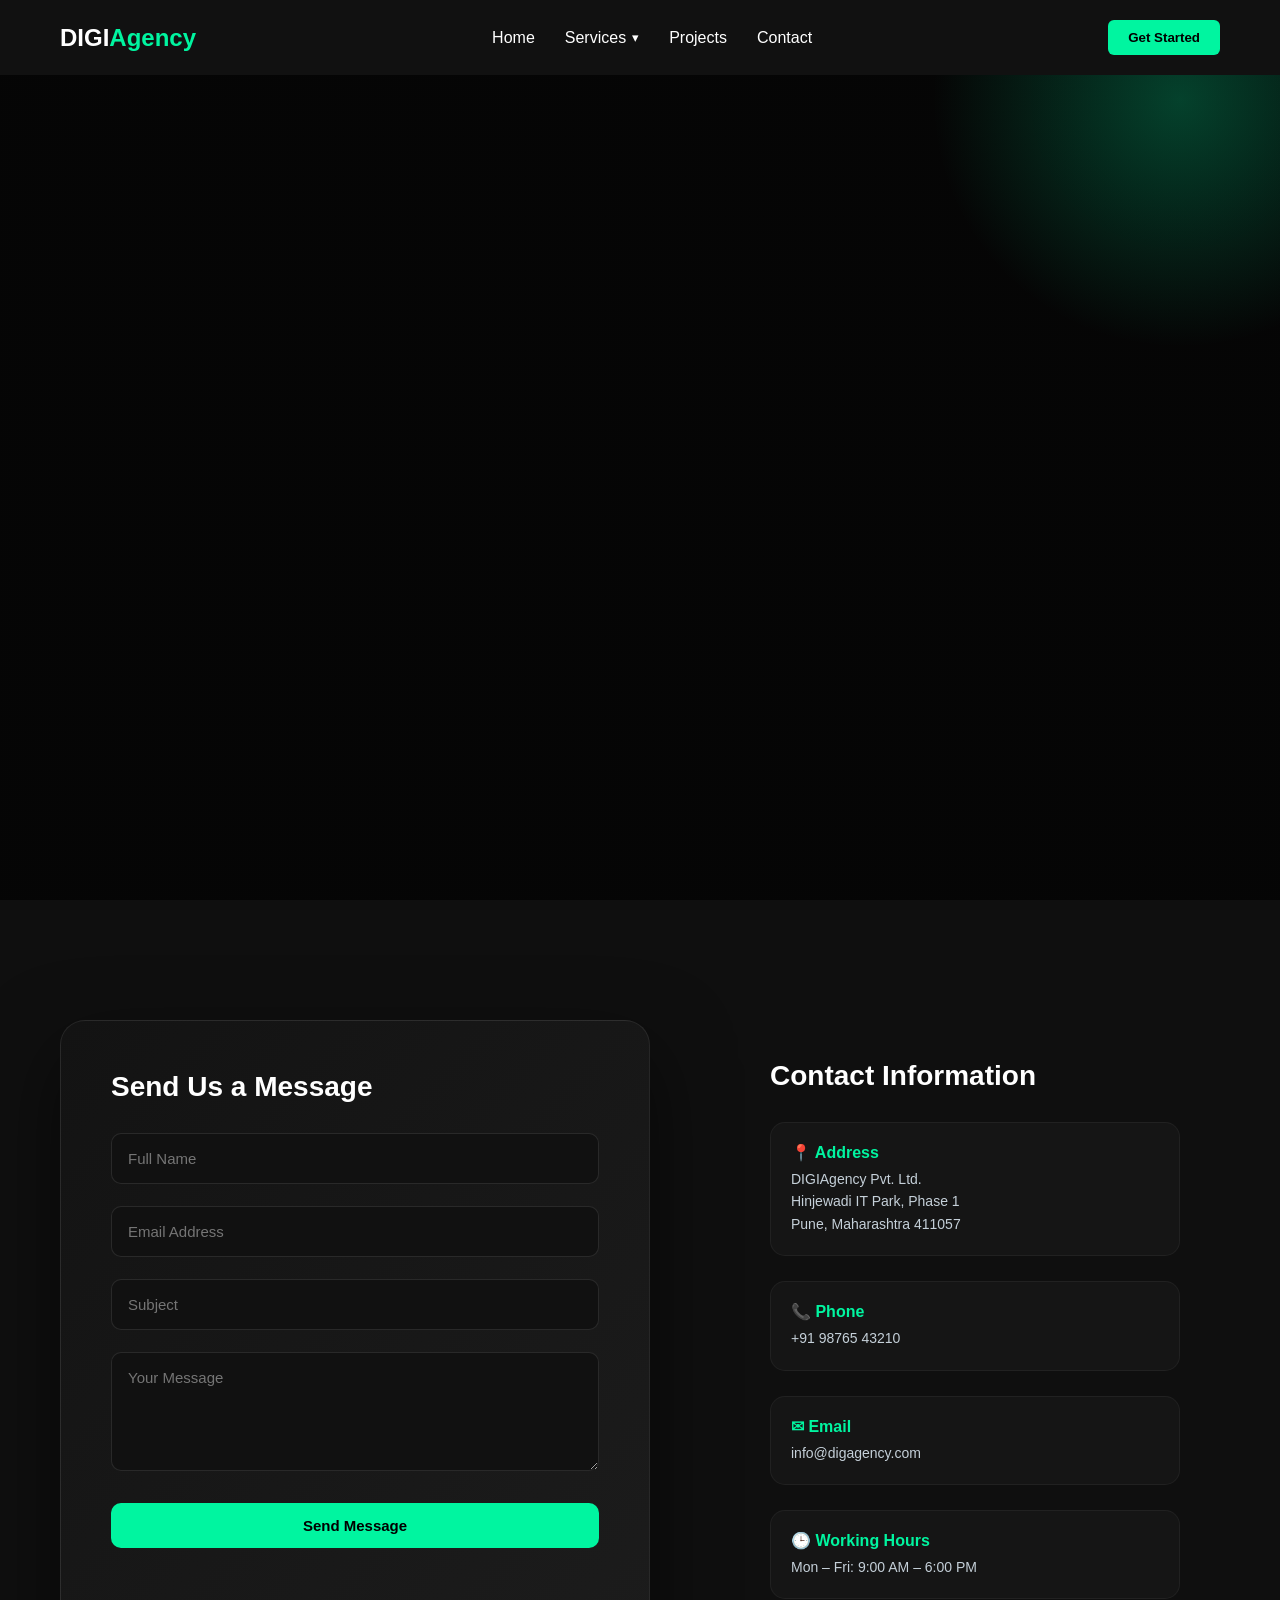
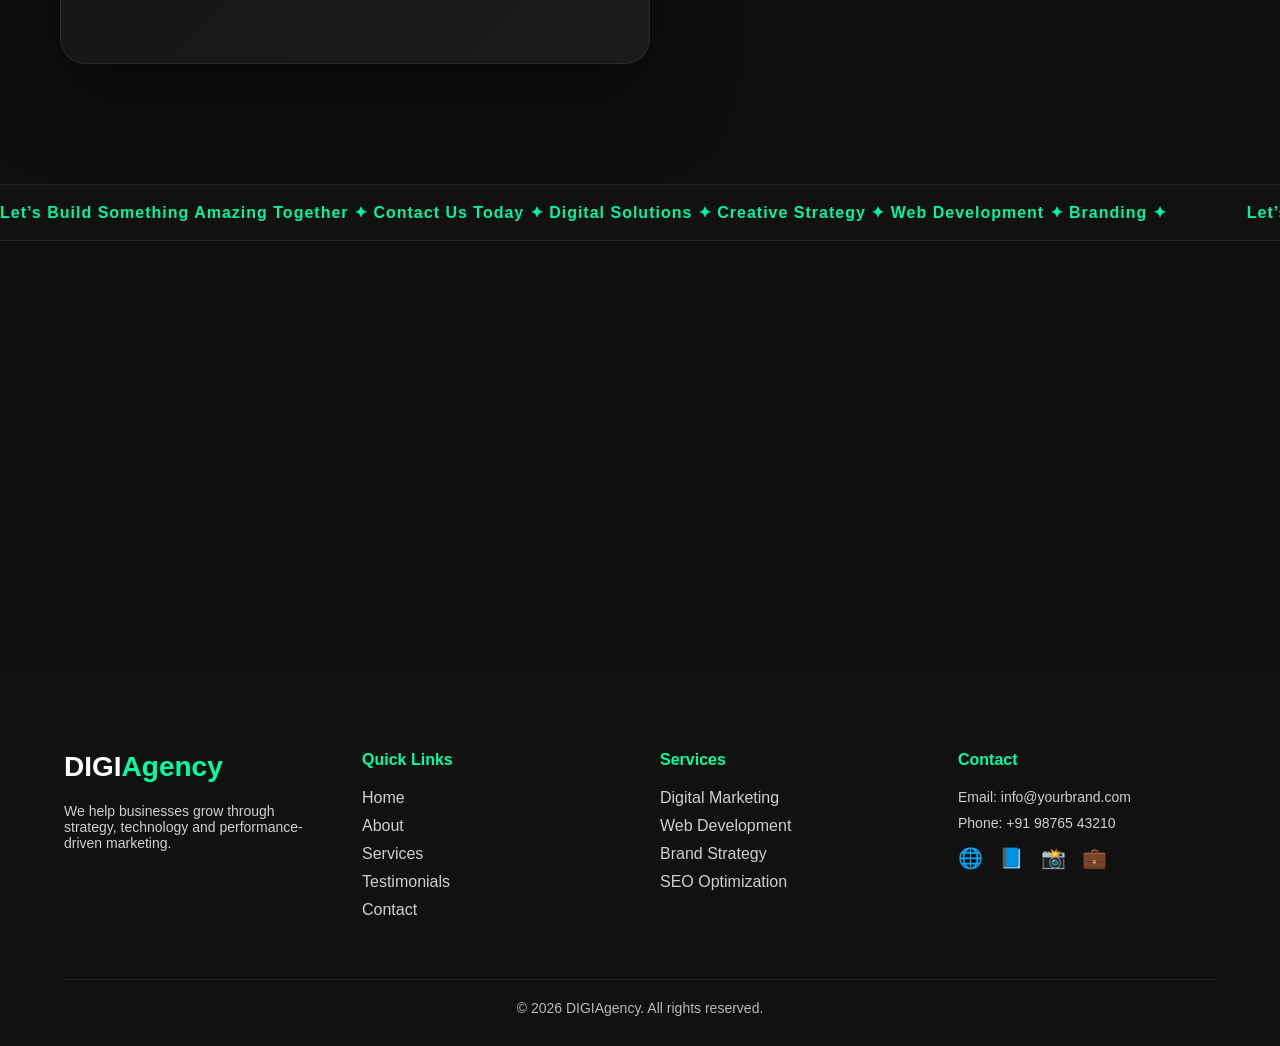
==== contact.html @ 2bc0cedb "Contact Page and Services Page" ====
<!DOCTYPE html>
<html lang="en">
<head>
    <meta charset="UTF-8">
    <meta name="viewport" content="width=device-width, initial-scale=1.0">
    <title>Contact</title>
    <link rel="stylesheet" href="contact.css">
</head>
<body>

     <!-- NAVBAR -->
<header class="navbar">
    <div class="logo">DIGI<span>Agency</span></div>

    <nav>
        <ul class="nav-links">
            <li><a href="index.html">Home</a></li>

            <!-- Dropdown -->
        <li class="dropdown">
        <div class="dropdown-wrapper">
        <a href="services.html" class="services-link">Services</a>
        <span class="dropdown-icon">▾</span>
        </div>

        <ul class="dropdown-menu">
            <li><a href="services/performance-marketing.html">Performance Marketing</a></li>
            <li><a href="services/seo-optimization.html">SEO Optimization</a></li>
            <li><a href="services/web-development.html">Web Development</a></li>
            <li><a href="services/social-media-marketing.html">Social Media Marketing</a></li>
        </ul>
    </li>

            <li><a href="#">Projects</a></li>
            <li><a href="contact.html">Contact</a></li>
        </ul>
    </nav>

    <button class="btn">Get Started</button>
</header>


<!-- CONTACT HERO -->
<section class="contact-hero">
    <div class="contact-hero-content fade-up">
        <h1>Let’s Build Something Great Together</h1>
        <p>Have a project in mind? We’d love to hear from you.</p>
    </div>
</section>


<!-- CONTACT SECTION -->
<section class="contact-section">
    <div class="contact-container fade-up">

        <!-- Contact Form -->
        <div class="contact-form fade-up">
            <h2>Send Us a Message</h2>
            <form>
                <input type="text" placeholder="Full Name" required>
                <input type="email" placeholder="Email Address" required>
                <input type="text" placeholder="Subject">
                <textarea rows="5" placeholder="Your Message" required></textarea>
                <button type="submit" class="btn">Send Message</button>
            </form>
        </div>

<!-- Contact Info -->
<div class="contact-info ">
    <h2>Contact Information</h2>

    <div class="contact-info-item fade-up">
  <strong>📍 Address</strong>
  <p>
    DIGIAgency Pvt. Ltd.<br>
    Hinjewadi IT Park, Phase 1<br>
    Pune, Maharashtra 411057
  </p>
</div>

<div class="contact-info-item fade-up">
  <strong>📞 Phone</strong>
  <p>+91 98765 43210</p>
</div>

<div class="contact-info-item fade-up">
  <strong>✉ Email</strong>
  <p>info@digagency.com</p>
</div>

<div class="contact-info-item fade-up">
  <strong>🕒 Working Hours</strong>
  <p>Mon – Fri: 9:00 AM – 6:00 PM</p>
</div>
    </div>
</section>


<div class="marquee-wrapper">
    <div class="marquee">
        <span>Let’s Build Something Amazing Together ✦ Contact Us Today ✦ Digital Solutions ✦ Creative Strategy ✦ Web Development ✦ Branding ✦</span>
        <span>Let’s Build Something Amazing Together ✦ Contact Us Today ✦ Digital Solutions ✦ Creative Strategy ✦ Web Development ✦ Branding ✦</span>
    </div>
</div>

<!-- GOOGLE MAP -->
<section class="map-section fade-up">
    <iframe 
        src="https://www.google.com/maps?q=Hinjewadi+IT+Park+Pune&output=embed"
        width="100%" 
        height="400" 
        style="border:0;" 
        allowfullscreen="" 
        loading="lazy">
    </iframe>
</section>

<footer class="footer">
  <div class="footer-container fade-up">

    <!-- Column 1 -->
    <div class="footer-col">
      <h3 class="footer-logo">DIGI<span>Agency</span></h3>
      <p>
        We help businesses grow through strategy, technology and performance-driven marketing.
      </p>
    </div>

    <!-- Column 2 -->
    <div class="footer-col">
      <h4>Quick Links</h4>
      <ul>
        <li><a href="#">Home</a></li>
        <li><a href="#">About</a></li>
        <li><a href="#">Services</a></li>
        <li><a href="#">Testimonials</a></li>
        <li><a href="#">Contact</a></li>
      </ul>
    </div>

    <!-- Column 3 -->
    <div class="footer-col">
      <h4>Services</h4>
      <ul>
        <li><a href="#">Digital Marketing</a></li>
        <li><a href="#">Web Development</a></li>
        <li><a href="#">Brand Strategy</a></li>
        <li><a href="#">SEO Optimization</a></li>
      </ul>
    </div>

    <!-- Column 4 -->
    <div class="footer-col">
      <h4>Contact</h4>
      <p>Email: info@yourbrand.com</p>
      <p>Phone: +91 98765 43210</p>

      <div class="social-icons">
        <a href="#">🌐</a>
        <a href="#">📘</a>
        <a href="#">📸</a>
        <a href="#">💼</a>
      </div>
    </div>

  </div>

  <div class="footer-bottom">
    © 2026 DIGIAgency. All rights reserved.
  </div>
</footer>

<script src="contact.js"></script>

    
</body>
</html>
---- contact.css ----
* {
    margin: 0;
    padding: 0;
    box-sizing: border-box;
    font-family: 'Segoe UI', sans-serif;
}

html {
    scroll-behavior: smooth;
}

body {
    background: #0f0f0f;
    color: white;
}


.navbar {
    position: fixed;
    top: 0;
    left: 0;
    width: 100%;
    z-index: 1000;

    display: flex;
    justify-content: space-between;
    align-items: center;
    padding: 20px 60px;

    /* background: rgba(15, 15, 15, 0.9); */
    background: #111;
    backdrop-filter: blur(10px);
}

.logo {
    font-size: 24px;
    font-weight: bold;
    color: white;
}

.logo span {
    color: #00f5a0;
}

.nav-links {
    list-style: none;
    display: flex;
    gap: 30px;
}

.nav-links li {
    position: relative;
}

.nav-links a {
    text-decoration: none;
    color: white;
    transition: 0.3s;
    font-weight: 500;
}

.nav-links a:hover {
    color: #00f5a0;
}

/* Button */

.btn {
    padding: 10px 20px;
    background: #00f5a0;
    border: none;
    border-radius: 6px;
    cursor: pointer;
    font-weight: 600;
    transition: 0.3s ease;
}

.btn:hover {
    transform: translateY(-3px);
    box-shadow: 0 3px 10px #00ffa3;
}

/* ========================= */
/* DROPDOWN */
/* ========================= */

.dropdown {
    position: relative;
}

/* Wrapper (Services + Arrow) */
.dropdown-wrapper {
    display: flex;
    align-items: center;
    gap: 6px;
    cursor: pointer;
}

/* Services link */
.services-link {
    text-decoration: none;
    color: white;
    font-weight: 500;
    transition: 0.3s ease;
}

.services-link:hover {
    color: #00f5a0;
}

/* Arrow icon */
.dropdown-icon {
    font-size: 13px;
    transition: transform 0.3s ease, color 0.3s ease;
    color: white;
}

.dropdown-wrapper:hover .dropdown-icon {
    color: #00f5a0;
}

/* Rotate arrow when active */
.dropdown.active .dropdown-icon {
    transform: rotate(180deg);
}

/* ========================= */
/* DROPDOWN MENU */
/* ========================= */

.dropdown-menu {
    position: absolute;
    top: 50px;
    left: 0;

    background: #1a1a1a;
    list-style: none;
    padding: 15px 0;
    width: 230px;

    border-radius: 12px;
    box-shadow: 0 20px 50px rgba(0, 0, 0, 0.5);

    opacity: 0;
    visibility: hidden;
    transform: translateY(10px);
    transition: all 0.3s ease;
    z-index: 999;
}

/* Show dropdown */
.dropdown.active .dropdown-menu {
    opacity: 1;
    visibility: visible;
    transform: translateY(0);
}

/* Menu items */
.dropdown-menu li {
    padding: 10px 20px;
}

.dropdown-menu li a {
    text-decoration: none;
    color: white;
    display: block;
    transition: 0.3s ease;
    font-size: 14px;
}

/* Hover effect */
.dropdown-menu li a:hover {
    color: #00f5a0;
    padding-left: 6px;
}

/* Fade animation */
@keyframes fadeIn {
    from {
        opacity: 0;
        transform: translateY(10px);
    }
    to {
        opacity: 1;
        transform: translateY(0);
    }
}

.contact-hero {
    min-height: 100vh; /* makes hero taller */
    padding: 200px 20px 150px;
    text-align: center;
    background: linear-gradient(135deg, #0f2027, #203a43, #2c5364);
    position: relative;
    overflow: hidden;

    display: flex;
    flex-direction: column;
    justify-content: center; /* vertically center content */
    align-items: center;

     background: 
        linear-gradient(rgba(0,0,0,0.65), rgba(0,0,0,0.65)),
        url("https://images.unsplash.com/photo-1557683316-973673baf926") center/cover no-repeat;
}

.contact-hero::before {
    content: "";
    position: absolute;
    width: 500px;
    height: 500px;
    background: radial-gradient(circle, rgba(0,245,160,0.25) 0%, transparent 70%);
    top: -150px;
    right: -150px;
}

.contact-hero h1 {
    font-size: 60px;
    font-weight: 700;
    margin-bottom: 20px;
}

.contact-hero p {
    font-size: 18px;
    color: #c5d0d9;
    max-width: 600px;
    margin: auto;
}

/* ========================= */
/* CONTACT SECTION */
/* ========================= */

.contact-section {
    padding: 120px 60px;
    background: #0f0f0f;
    min-height: 90vh;
}

.contact-container {
    max-width: 1200px;
    margin: auto;
    display: flex;
    gap: 80px;
    flex-wrap: wrap;
}

/* ========================= */
/* CONTACT FORM CARD */
/* ========================= */

.contact-form {
    flex: 1 1 500px;
    background: linear-gradient(135deg, #131313, #1c1c1c);
    padding: 50px;
    border-radius: 25px;
    border: 1px solid rgba(255,255,255,0.08);
    box-shadow: 0 30px 80px rgba(0,0,0,0.5);
    transition: 0.4s ease;
}

.contact-form:hover {
    transform: translateY(-8px);
    box-shadow: 0 40px 100px rgba(0,245,160,0.2);
}

.contact-form h2 {
    margin-bottom: 30px;
    font-size: 28px;
}

.contact-form form {
    display: flex;
    flex-direction: column;
    gap: 22px;
}

/* Inputs */

.contact-form input,
.contact-form textarea {
    padding: 16px;
    border-radius: 10px;
    border: 1px solid rgba(255,255,255,0.1);
    background: #111;
    color: white;
    font-size: 15px;
    transition: 0.3s ease;
}

.contact-form input:focus,
.contact-form textarea:focus {
    outline: none;
    border-color: #00f5a0;
    box-shadow: 0 0 0 2px rgba(0,245,160,0.2);
}

/* Button */

.contact-form .btn {
    margin-top: 10px;
    padding: 14px;
    font-size: 15px;
    border-radius: 10px;
}

/* ========================= */
/* CONTACT INFO CARD */
/* ========================= */

.contact-info {
    flex: 1 1 400px;
    padding: 40px;
}

.contact-info h2 {
    font-size: 28px;
    margin-bottom: 30px;
}

.contact-info-item {
    margin-bottom: 25px;
    padding: 20px;
    border-radius: 15px;
    background: #151515;
    border: 1px solid rgba(255,255,255,0.05);
    transition: 0.3s ease;
}

.contact-info-item:hover {
    transform: translateY(-5px);
    border-color: rgba(0,245,160,0.4);
}

.contact-info-item strong {
    display: block;
    margin-bottom: 6px;
    color: #00f5a0;
}

.contact-info-item p {
    color: #c5d0d9;
    line-height: 1.6;
    font-size: 14px;
}


/* ========================= */
/* MARQUEE SECTION */
/* ========================= */

.marquee-wrapper {
    /* background: linear-gradient(90deg, #00f5a0, #00c3ff); */
    padding: 18px 0;
    overflow: hidden;
    position: relative;
     background: #111;
    border-top: 1px solid rgba(255,255,255,0.08);
    border-bottom: 1px solid rgba(255,255,255,0.08);
}

.marquee {
    display: flex;
    width: max-content;
    animation: scrollMarquee 20s linear infinite;
}

.marquee span {
    font-size: 16px;
    font-weight: 600;
    letter-spacing: 1px;
    /* color: #000; */
    white-space: nowrap;
    padding-right: 80px;
    color: #00f5a0;
}

.marquee:hover {
    animation-play-state: paused;
}

/* Animation */

@keyframes scrollMarquee {
    from {
        transform: translateX(0);
    }
    to {
        transform: translateX(-50%);
    }
}
/* ========================= */
/* MAP SECTION */
/* ========================= */

.map-section {
    padding: 0;
    background: #0f0f0f;
    margin-top: 2vw;
}

.map-section iframe {
    filter: grayscale(100%) contrast(110%);
    opacity: 0.8;
    transition: 0.4s ease;
}

.map-section iframe:hover {
    filter: grayscale(0%);
    opacity: 1;
}

/* ================= FADE UP ANIMATION ================= */

.fade-up {
    opacity: 0;
    transform: translateY(60px);
    transition: all 0.9s ease;
}

.fade-up.active {
    opacity: 1;
    transform: translateY(0);
}

/* ================= FOOTER ================= */

.footer {
  background:#111;;
  padding: 80px 5% 30px;
  color: white;
}

.footer-container {
  display: flex;
  justify-content: space-between;
  gap: 40px;
  flex-wrap: wrap;
  margin-bottom: 50px;
}

.footer-col {
  flex: 1 1 220px;
}

.footer-logo {
  font-size: 28px;
  margin-bottom: 20px;
}
.footer-logo span{
    color: #00ffa3;
}

.footer-col h4 {
  margin-bottom: 20px;
  color: #00ffa3;
}

.footer-col p {
  font-size: 14px;
  opacity: 0.8;
  margin-bottom: 10px;
}

.footer-col ul {
  list-style: none;
}

.footer-col ul li {
  margin-bottom: 10px;
}

.footer-col ul li a {
  text-decoration: none;
  color: white;
  opacity: 0.8;
  transition: 0.3s;
}

.footer-col ul li a:hover {
  color: #00ffa3;
  opacity: 1;
}

.social-icons {
  margin-top: 15px;
}

.social-icons a {
  margin-right: 12px;
  font-size: 20px;
  text-decoration: none;
  transition: 0.3s;
}

.social-icons a:hover {
  color: #00ffa3;
}

.footer-bottom {
  text-align: center;
  padding-top: 20px;
  border-top: 1px solid rgba(255,255,255,0.1);
  font-size: 14px;
  opacity: 0.7;
}



/* ========================= */
/* RESPONSIVE */
/* ========================= */

@media (max-width: 992px) {
    .contact-section {
        padding: 80px 20px;
    }

    .contact-container {
        gap: 50px;
    }

    .contact-hero h1 {
        font-size: 36px;
    }
}
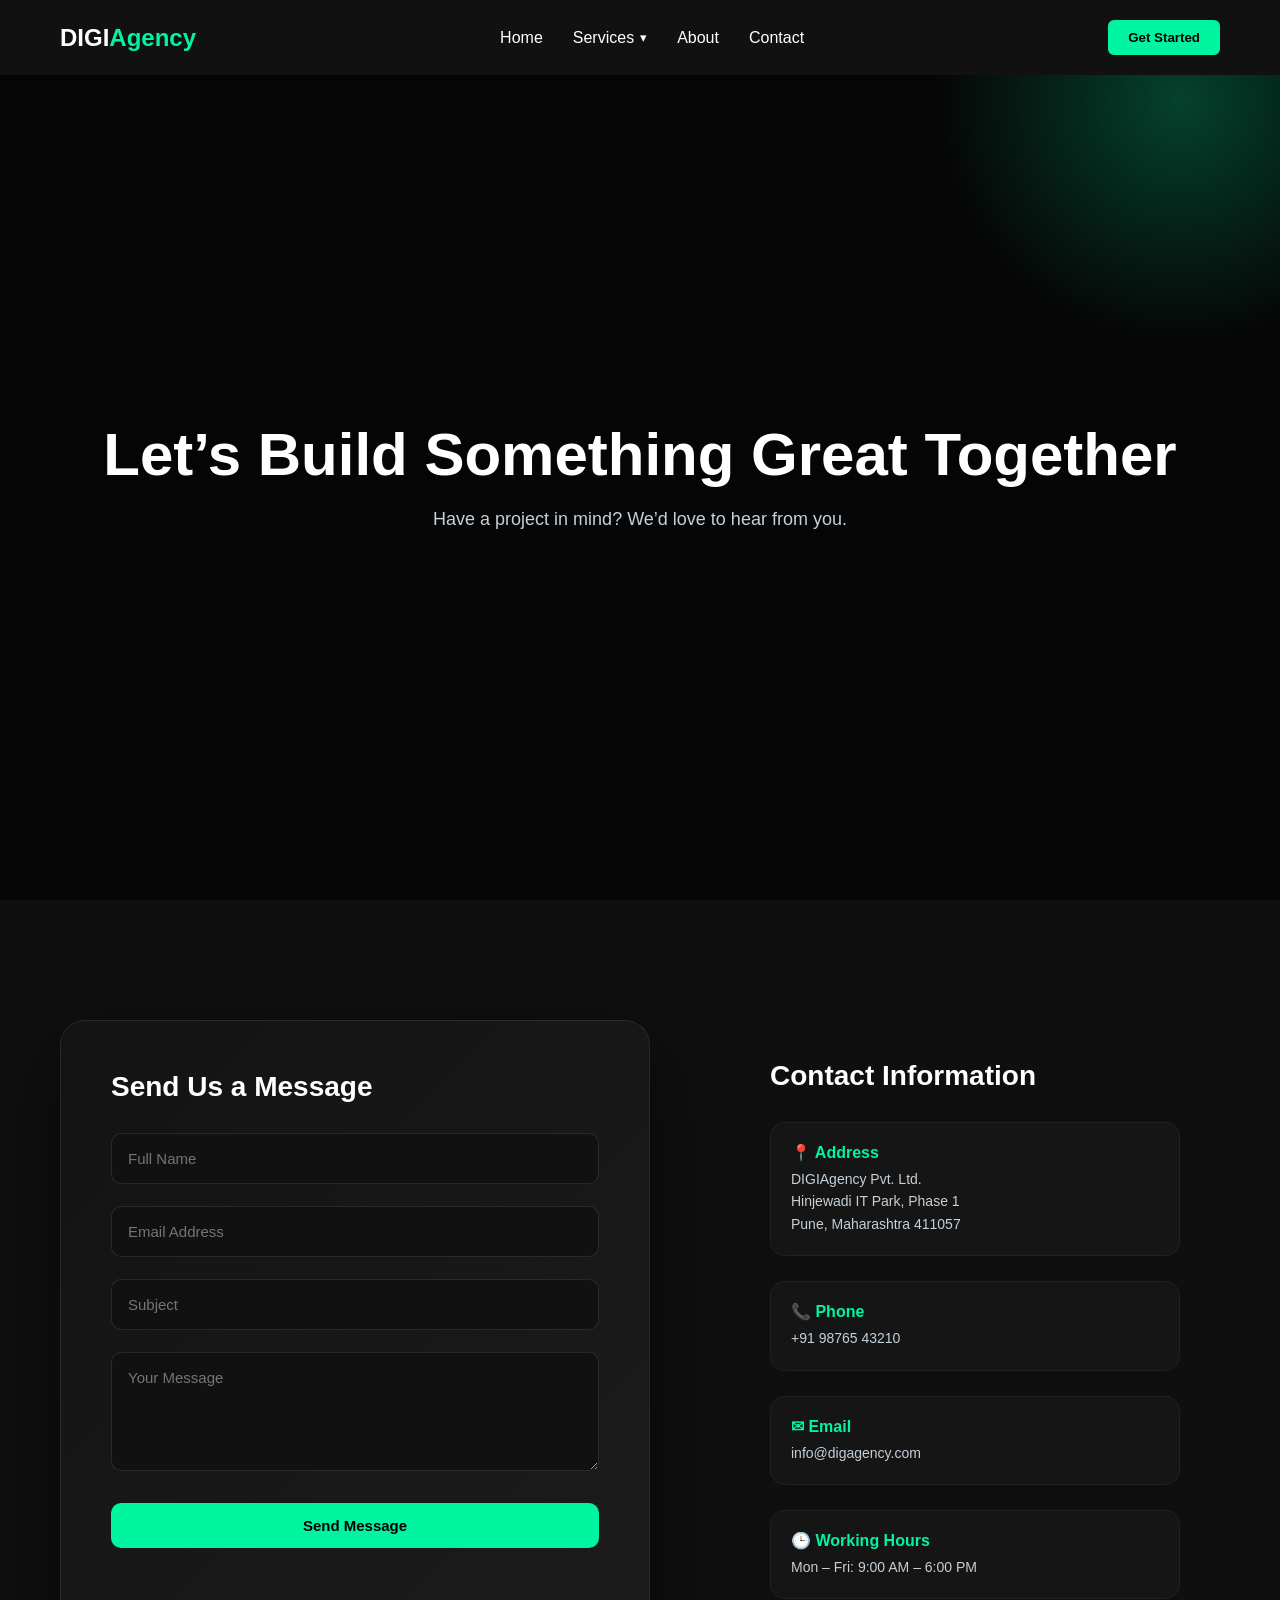
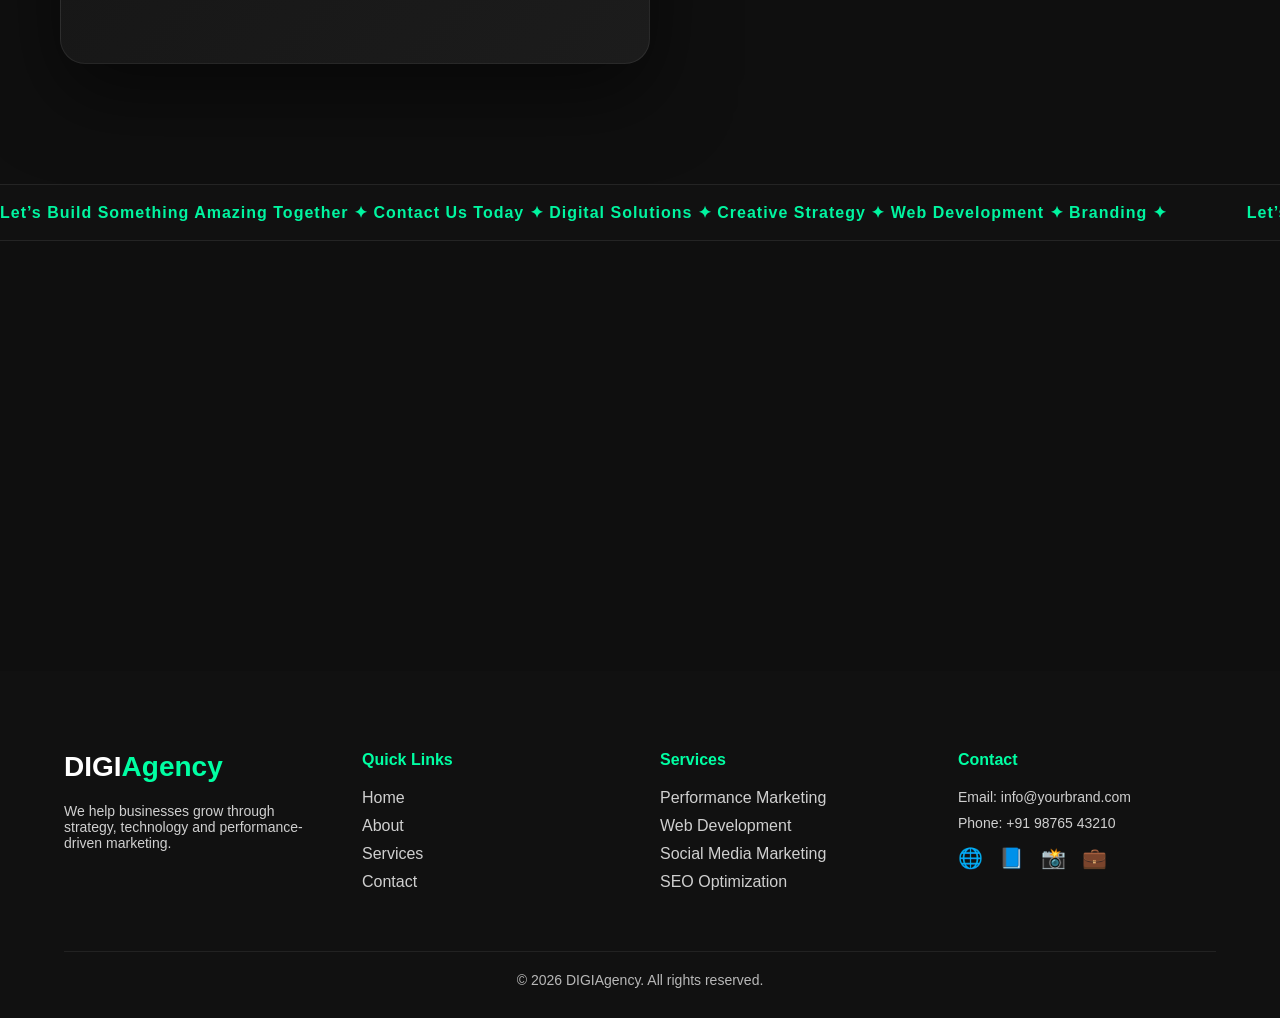
==== commit c95d8020: "about pages update" ====
--- a/contact.html
+++ b/contact.html
@@ -8,7 +8,7 @@
 </head>
 <body>
 
-     <!-- NAVBAR -->
+<!-- NAVBAR -->
 <header class="navbar">
     <div class="logo">DIGI<span>Agency</span></div>
 
@@ -24,14 +24,14 @@
         </div>
 
         <ul class="dropdown-menu">
-            <li><a href="services/performance-marketing.html">Performance Marketing</a></li>
+                  <li><a href="services/performance.html">Performance Marketing</a></li>
             <li><a href="services/seo-optimization.html">SEO Optimization</a></li>
             <li><a href="services/web-development.html">Web Development</a></li>
             <li><a href="services/social-media-marketing.html">Social Media Marketing</a></li>
         </ul>
     </li>
 
-            <li><a href="#">Projects</a></li>
+            <li><a href="about.html">About</a></li>
             <li><a href="contact.html">Contact</a></li>
         </ul>
     </nav>
@@ -133,7 +133,6 @@
         <li><a href="#">Home</a></li>
         <li><a href="#">About</a></li>
         <li><a href="#">Services</a></li>
-        <li><a href="#">Testimonials</a></li>
         <li><a href="#">Contact</a></li>
       </ul>
     </div>
@@ -142,9 +141,9 @@
     <div class="footer-col">
       <h4>Services</h4>
       <ul>
-        <li><a href="#">Digital Marketing</a></li>
+        <li><a href="#">Performance Marketing</a></li>
         <li><a href="#">Web Development</a></li>
-        <li><a href="#">Brand Strategy</a></li>
+        <li><a href="#">Social Media Marketing</a></li>
         <li><a href="#">SEO Optimization</a></li>
       </ul>
     </div>
